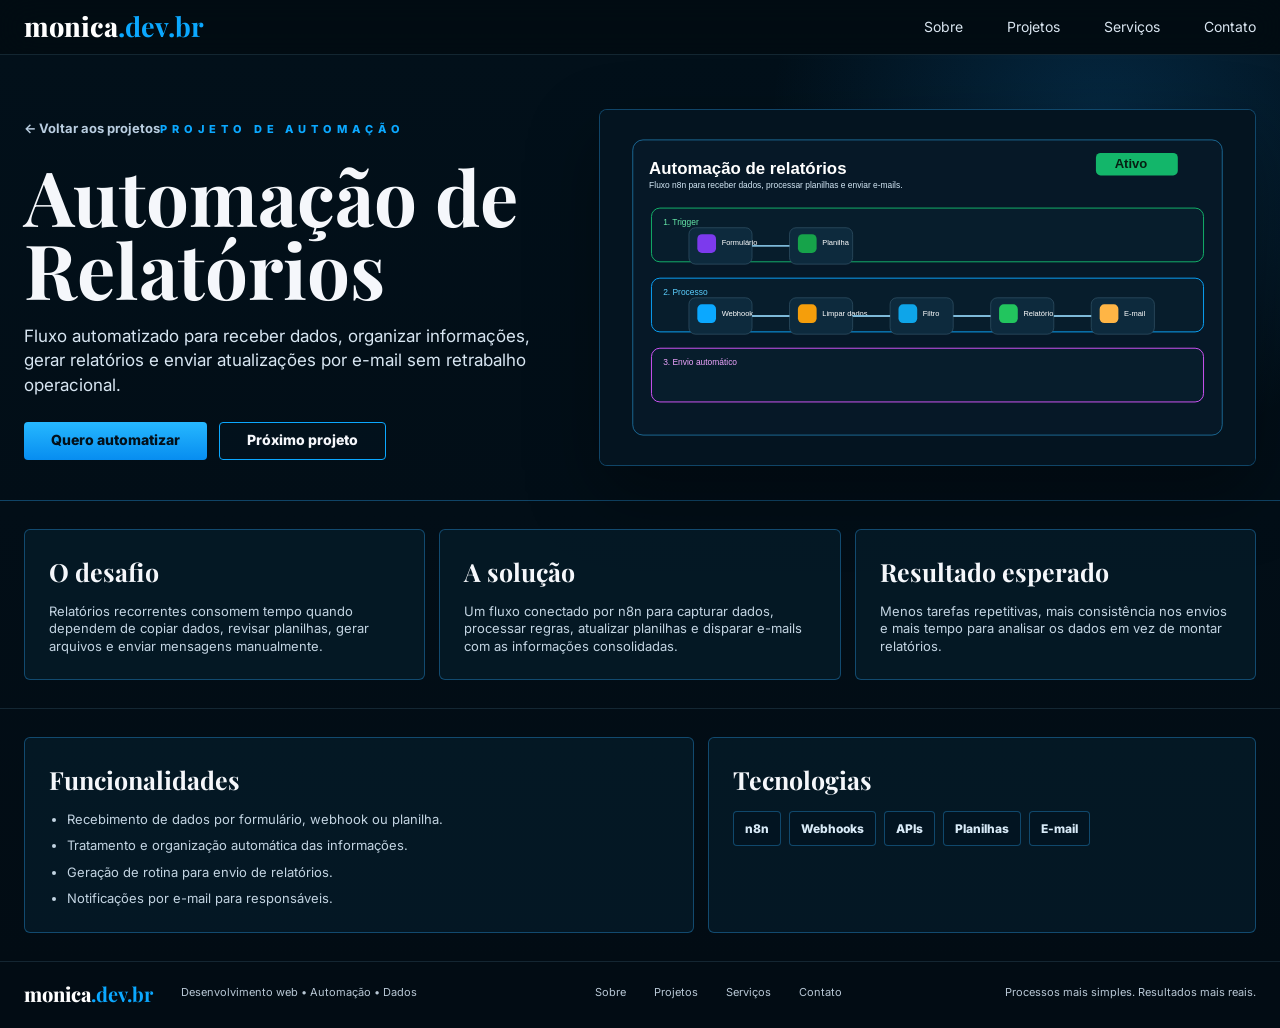
==== projetos/automacao-relatorios.html @ 369da60b "Atualiza portfolio e adiciona paginas de projetos" ====
<!doctype html><html lang="pt-BR"><head><meta charset="utf-8"><meta name="viewport" content="width=device-width,initial-scale=1"><title>Automação de Relatórios | Projeto monica.dev.br</title><link rel="preconnect" href="https://fonts.googleapis.com"><link rel="preconnect" href="https://fonts.gstatic.com" crossorigin><link href="https://fonts.googleapis.com/css2?family=Caveat:wght@500;700&family=Inter:wght@400;500;600;700;800&family=Playfair+Display:wght@700;800&display=swap" rel="stylesheet"><link rel="icon" href="../assets/favicon.svg" type="image/svg+xml"><link rel="stylesheet" href="../styles.css"></head><body><header class="site-header"><div class="container nav-wrap"><a class="logo" href="../index.html#inicio"><span>monica</span><strong>.dev.br</strong></a><nav class="nav"><a href="../index.html#sobre">Sobre</a><a href="../index.html#projetos">Projetos</a><a href="../index.html#servicos">Serviços</a><a href="../index.html#contato">Contato</a></nav><button class="menu-button" type="button" aria-label="Abrir menu"><span></span><span></span></button></div></header><main class="project-page"><section class="project-hero"><div class="container project-hero-grid"><div><a class="back-link" href="../index.html#projetos">← Voltar aos projetos</a><span class="eyebrow">Projeto de automação</span><h1>Automação de Relatórios</h1><p>Fluxo automatizado para receber dados, organizar informações, gerar relatórios e enviar atualizações por e-mail sem retrabalho operacional.</p><div class="project-actions"><a class="button primary" href="../index.html#contato">Quero automatizar</a><a class="button ghost" href="bellograo.html">Próximo projeto</a></div></div><img src="../assets/project-automation.svg" alt="Fluxo de automação n8n para processamento de relatórios"></div></section><section class="project-detail-section"><div class="container project-detail-grid"><article><h2>O desafio</h2><p>Relatórios recorrentes consomem tempo quando dependem de copiar dados, revisar planilhas, gerar arquivos e enviar mensagens manualmente.</p></article><article><h2>A solução</h2><p>Um fluxo conectado por n8n para capturar dados, processar regras, atualizar planilhas e disparar e-mails com as informações consolidadas.</p></article><article><h2>Resultado esperado</h2><p>Menos tarefas repetitivas, mais consistência nos envios e mais tempo para analisar os dados em vez de montar relatórios.</p></article></div></section><section class="project-feature-section"><div class="container feature-layout"><div><h2>Funcionalidades</h2><ul><li>Recebimento de dados por formulário, webhook ou planilha.</li><li>Tratamento e organização automática das informações.</li><li>Geração de rotina para envio de relatórios.</li><li>Notificações por e-mail para responsáveis.</li></ul></div><div><h2>Tecnologias</h2><div class="tech-list"><span>n8n</span><span>Webhooks</span><span>APIs</span><span>Planilhas</span><span>E-mail</span></div></div></div></section></main><footer class="site-footer"><div class="container footer-wrap"><a class="logo footer-logo" href="../index.html#inicio"><span>monica</span><strong>.dev.br</strong></a><p>Desenvolvimento web • Automação • Dados</p><nav><a href="../index.html#sobre">Sobre</a><a href="../index.html#projetos">Projetos</a><a href="../index.html#servicos">Serviços</a><a href="../index.html#contato">Contato</a></nav><p>Processos mais simples. Resultados mais reais.</p></div></footer><script src="../script.js"></script></body></html>
---- styles.css ----
:root{--bg:#02101a;--panel:rgba(5,26,39,.92);--text:#f5f7fb;--muted:#bfd0df;--blue:#0ba8ff;--line:rgba(46,174,255,.34);--soft:rgba(139,213,255,.13);--serif:"Playfair Display",Georgia,serif;--sans:Inter,system-ui,"Segoe UI",sans-serif;--hand:Caveat,"Segoe Print",cursive}*{box-sizing:border-box}html{scroll-behavior:smooth}body{margin:0;font-family:var(--sans);color:var(--text);background:linear-gradient(180deg,rgba(2,17,27,.2),rgba(2,17,27,.8)),radial-gradient(circle at 8% 82%,rgba(20,151,245,.25),transparent 20%),#020d15;line-height:1.45}a{color:inherit}img,svg{display:block;max-width:100%}.container{width:min(1332px,calc(100% - 48px));margin-inline:auto}.site-header{position:sticky;top:0;z-index:20;background:rgba(2,12,19,.78);border-bottom:1px solid var(--soft);backdrop-filter:blur(18px)}.nav-wrap{min-height:54px;display:flex;align-items:center;justify-content:space-between;gap:24px}.logo{font-family:var(--serif);font-size:27px;font-weight:800;text-decoration:none;white-space:nowrap}.logo span{color:#fff}.logo strong,.hero h1 em,.section-title span,.section-title a,.project-card span,.project-card a,.contact-wrap>div>span{color:var(--blue)}.nav{display:flex;gap:44px}.nav a{color:#d9e5f0;font-size:14px;text-decoration:none}.menu-button{display:none;width:42px;height:38px;border:1px solid var(--line);border-radius:8px;background:rgba(6,28,42,.8)}.menu-button span{display:block;width:18px;height:2px;margin:5px auto;background:#fff}.hero{position:relative;overflow:hidden;min-height:386px;border-bottom:1px solid var(--line)}.hero:before{content:"";position:absolute;inset:0;background:linear-gradient(90deg,#02101a 0%,rgba(2,16,26,.98) 30%,rgba(2,16,26,.2) 70%);pointer-events:none}.hero-grid{position:relative;display:grid;grid-template-columns:minmax(460px,.9fr) minmax(540px,1.1fr);gap:28px;align-items:stretch}.hero-copy{z-index:2;padding:52px 0 24px}.eyebrow{display:inline-block;margin-bottom:14px;color:var(--blue);font-size:11px;font-weight:800;letter-spacing:.45em;text-transform:uppercase}.hero h1,.section-title h2,.about-card h2,.about-card h3,.contact-wrap h2,.project-hero h1,.project-detail-grid h2,.feature-layout h2{font-family:var(--serif);letter-spacing:0}.hero h1{max-width:640px;margin:0;font-size:clamp(38px,3.9vw,52px);line-height:1.02}.hero h1 em{font-style:normal}.hero-copy p{max-width:590px;margin:16px 0 20px;color:#dbe8f3;font-size:16px}.hero-actions,.contact-actions,.project-actions{display:flex;flex-wrap:wrap;gap:12px}.button,.contact-actions a{min-height:38px;display:inline-flex;align-items:center;justify-content:center;gap:9px;padding:0 27px;border-radius:4px;text-decoration:none;font-size:14px;font-weight:800}.button.primary{color:#03101a;background:linear-gradient(180deg,#26b8ff,#078df0)}.button.ghost,.contact-actions a{border:1px solid var(--blue);background:rgba(2,20,32,.62)}.hero-stats{display:grid;grid-template-columns:repeat(3,minmax(120px,1fr));max-width:520px;margin-top:25px}.hero-stats strong{min-height:42px;padding-right:24px;color:#d8e6f2;font-size:14px;font-weight:500;line-height:1.08}.hero-stats strong+strong{padding-left:22px;border-left:1px solid var(--blue)}.hero-stats span{display:block;margin-bottom:2px;font-family:var(--serif);color:#fff;font-size:24px;font-weight:800}.hero-visual{position:relative;min-height:386px;overflow:hidden}.hero-visual>img{width:100%;height:100%;min-height:386px;object-fit:cover;opacity:.96}.hero-visual:after{content:"";position:absolute;inset:0;background:linear-gradient(90deg,rgba(2,16,26,.7),rgba(2,16,26,.08) 44%,rgba(2,16,26,.52))}.hand-note{position:absolute;right:36px;top:28px;z-index:2;max-width:150px;margin:0;color:#d8e8f8;font-family:var(--hand);font-size:23px;line-height:.95;transform:rotate(-9deg)}.section{padding:18px 0}.compact{border-bottom:1px solid var(--line)}.section-title{display:grid;grid-template-columns:auto 1fr auto;gap:16px;align-items:center;margin-bottom:12px}.section-title:after{content:"";height:1px;background:var(--line);order:2}.section-title h2,.about-card h2{margin:0;font-size:32px;line-height:1}.section-title span,.section-title a,.project-card span,.contact-wrap>div>span{font-size:10px;font-weight:800;letter-spacing:.38em;text-transform:uppercase}.section-title a{order:3;text-decoration:none}.section-title p{grid-column:1/-1;margin:-8px 0 0;color:#d1dfeb;font-size:14px}.service-grid{display:grid;grid-template-columns:repeat(4,minmax(0,1fr));gap:14px}.service-card{min-height:118px;display:grid;grid-template-columns:64px 1fr;gap:20px;padding:20px 24px;border:1px solid var(--line);border-radius:6px;background:linear-gradient(180deg,rgba(3,24,38,.92),rgba(3,18,29,.92))}.service-icon{color:var(--blue);font-size:44px}.service-card h3,.project-card h3{margin:0 0 8px;font-family:var(--serif);font-size:17px;line-height:1.08}.service-card p,.project-card p,.about-card p,.contact-wrap p,.project-detail-grid p,.feature-layout li{margin:0;color:#c3d4e2;font-size:13px;line-height:1.35}.projects-layout{display:grid;grid-template-columns:minmax(0,2fr) minmax(360px,.92fr);gap:24px}.project-grid{display:grid;grid-template-columns:repeat(3,minmax(0,1fr));gap:14px}.project-card{overflow:hidden;min-height:258px;border:1px solid var(--line);border-radius:6px;background:var(--panel)}.project-card img{width:100%;aspect-ratio:16/9;object-fit:cover;background:rgba(2,16,26,.9);border-bottom:1px solid var(--soft)}.project-card span,.project-card h3,.project-card p,.project-card a{display:block;margin-inline:14px}.project-card span{margin-top:10px;margin-bottom:6px}.project-card a{margin-top:10px;font-size:13px;font-weight:800;text-decoration:none}.about-card h2{margin-bottom:12px;padding-bottom:10px;border-bottom:1px solid var(--line)}.about-content{display:grid;grid-template-columns:200px 1fr;gap:18px}.about-content img{width:100%;height:278px;object-fit:cover;border:1px solid var(--line);border-radius:4px}.about-card h3{max-width:270px;margin:2px 0 22px;font-size:32px;line-height:.98}.about-card p+p{margin-top:10px}.about-card strong{display:block;max-width:230px;margin:18px 0 0 auto;color:#dbefff;font-family:var(--hand);font-size:26px;line-height:.9;text-align:right;transform:rotate(-7deg)}.contact-band{position:relative;overflow:hidden;padding:22px 0;border-block:1px solid var(--line);background:linear-gradient(90deg,rgba(2,15,24,.95),rgba(3,29,45,.9))}.contact-wrap{display:grid;grid-template-columns:1fr auto;gap:24px;align-items:center}.contact-wrap h2{margin:2px 0;font-size:31px}.contact-actions{justify-content:end}.contact-actions a{min-width:150px;min-height:41px}.contact-actions small{color:#c9d8e5;font-size:11px;font-weight:700}.site-footer{padding:17px 0 20px;background:#020c14}.footer-wrap{display:grid;grid-template-columns:auto 1fr auto 1fr;gap:28px;align-items:center;color:#b8c7d5;font-size:11px}.footer-logo{font-size:20px}.footer-wrap p{margin:0}.footer-wrap nav{display:flex;gap:28px}.footer-wrap nav a{text-decoration:none}.footer-wrap p:last-child{justify-self:end}.project-page{background:radial-gradient(circle at 86% 8%,rgba(20,151,245,.18),transparent 24%),linear-gradient(180deg,#02101a,#020c14)}.project-hero{padding:54px 0 34px;border-bottom:1px solid var(--line)}.project-hero-grid{display:grid;grid-template-columns:minmax(0,.9fr) minmax(520px,1.1fr);gap:38px;align-items:center}.back-link{display:inline-flex;margin-bottom:22px;color:#b9cde0;font-size:13px;font-weight:700;text-decoration:none}.project-hero h1{margin:0;font-size:clamp(44px,6vw,76px);line-height:.96}.project-hero p{max-width:620px;margin:18px 0 24px;color:#d8e6f2;font-size:17px}.project-hero img{width:100%;height:auto;border:1px solid var(--line);border-radius:8px;background:rgba(2,16,26,.82);box-shadow:0 28px 70px rgba(0,0,0,.34)}.project-detail-section,.project-feature-section{padding:28px 0;border-bottom:1px solid var(--soft)}.project-detail-grid{display:grid;grid-template-columns:repeat(3,1fr);gap:14px}.project-detail-grid article,.feature-layout>div{padding:24px;border:1px solid var(--line);border-radius:6px;background:var(--panel)}.project-detail-grid h2,.feature-layout h2{margin:0 0 12px;font-size:25px}.feature-layout{display:grid;grid-template-columns:minmax(0,1.1fr) minmax(320px,.9fr);gap:14px}.feature-layout ul{margin:0;padding-left:18px}.feature-layout li+li{margin-top:9px}.tech-list{display:flex;flex-wrap:wrap;gap:8px}.tech-list span{padding:8px 11px;border:1px solid var(--line);border-radius:4px;color:#d9ebf8;background:rgba(2,20,32,.72);font-size:12px;font-weight:800}@media(max-width:1180px){.hero-grid,.projects-layout,.project-hero-grid,.project-detail-grid,.feature-layout{grid-template-columns:1fr}.hero-visual{display:none}.service-grid{grid-template-columns:repeat(2,1fr)}.about-content{grid-template-columns:240px 1fr}.contact-wrap{grid-template-columns:1fr}.contact-actions{justify-content:start}}@media(max-width:820px){.container{width:min(100% - 28px,1332px)}.nav{position:absolute;top:55px;left:14px;right:14px;display:none;flex-direction:column;gap:0;padding:10px;border:1px solid var(--line);background:rgba(2,14,23,.98)}.nav.open{display:flex}.nav a{padding:12px 10px}.menu-button{display:block}.hero-copy{padding-top:38px}.hero h1{font-size:clamp(38px,11vw,58px)}.hero-stats,.project-grid,.service-grid,.about-content,.footer-wrap{grid-template-columns:1fr}.hero-stats strong+strong{margin-top:10px;padding-top:10px;padding-left:0;border-top:1px solid var(--line);border-left:0}.section-title{grid-template-columns:1fr;gap:8px}.section-title:after{display:none}.section-title a{order:initial}.section-title p{margin:0}.contact-actions a{flex:1 1 180px}.footer-wrap p:last-child{justify-self:start}}@media(max-width:520px){.logo{font-size:23px}.eyebrow{letter-spacing:.28em}.button,.contact-actions a{width:100%}.service-card{grid-template-columns:1fr}}
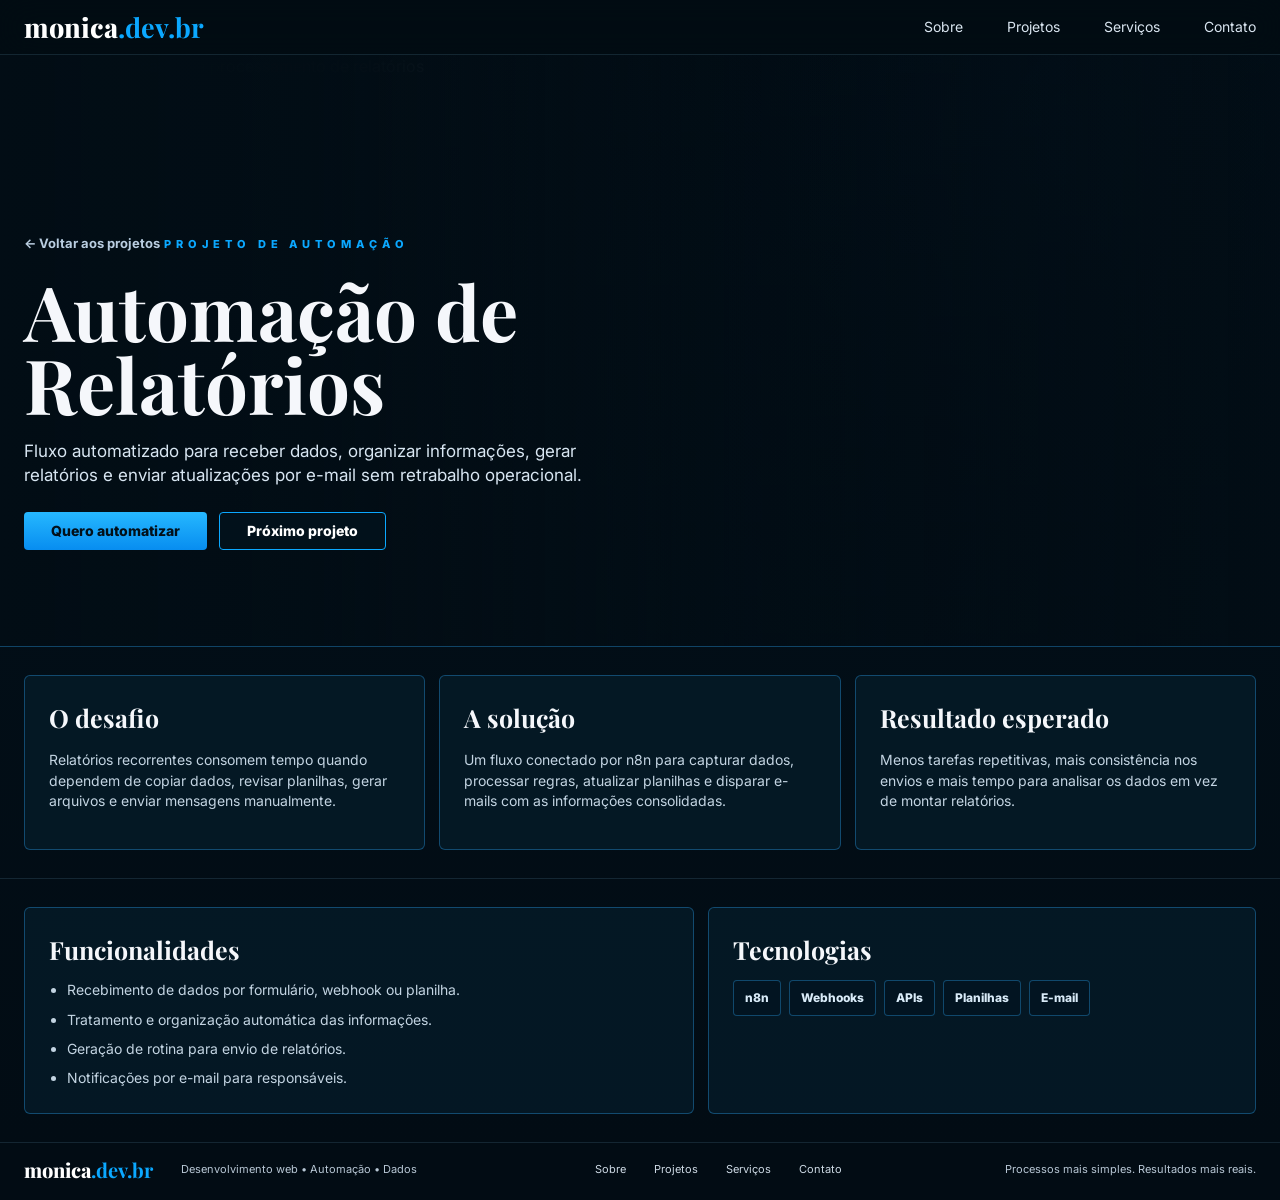
==== commit 49c25be0: "Add files via upload" ====
--- a/projetos/automacao-relatorios.html
+++ b/projetos/automacao-relatorios.html
@@ -1 +1,92 @@
-<!doctype html><html lang="pt-BR"><head><meta charset="utf-8"><meta name="viewport" content="width=device-width,initial-scale=1"><title>Automação de Relatórios | Projeto monica.dev.br</title><link rel="preconnect" href="https://fonts.googleapis.com"><link rel="preconnect" href="https://fonts.gstatic.com" crossorigin><link href="https://fonts.googleapis.com/css2?family=Caveat:wght@500;700&family=Inter:wght@400;500;600;700;800&family=Playfair+Display:wght@700;800&display=swap" rel="stylesheet"><link rel="icon" href="../assets/favicon.svg" type="image/svg+xml"><link rel="stylesheet" href="../styles.css"></head><body><header class="site-header"><div class="container nav-wrap"><a class="logo" href="../index.html#inicio"><span>monica</span><strong>.dev.br</strong></a><nav class="nav"><a href="../index.html#sobre">Sobre</a><a href="../index.html#projetos">Projetos</a><a href="../index.html#servicos">Serviços</a><a href="../index.html#contato">Contato</a></nav><button class="menu-button" type="button" aria-label="Abrir menu"><span></span><span></span></button></div></header><main class="project-page"><section class="project-hero"><div class="container project-hero-grid"><div><a class="back-link" href="../index.html#projetos">← Voltar aos projetos</a><span class="eyebrow">Projeto de automação</span><h1>Automação de Relatórios</h1><p>Fluxo automatizado para receber dados, organizar informações, gerar relatórios e enviar atualizações por e-mail sem retrabalho operacional.</p><div class="project-actions"><a class="button primary" href="../index.html#contato">Quero automatizar</a><a class="button ghost" href="bellograo.html">Próximo projeto</a></div></div><img src="../assets/project-automation.svg" alt="Fluxo de automação n8n para processamento de relatórios"></div></section><section class="project-detail-section"><div class="container project-detail-grid"><article><h2>O desafio</h2><p>Relatórios recorrentes consomem tempo quando dependem de copiar dados, revisar planilhas, gerar arquivos e enviar mensagens manualmente.</p></article><article><h2>A solução</h2><p>Um fluxo conectado por n8n para capturar dados, processar regras, atualizar planilhas e disparar e-mails com as informações consolidadas.</p></article><article><h2>Resultado esperado</h2><p>Menos tarefas repetitivas, mais consistência nos envios e mais tempo para analisar os dados em vez de montar relatórios.</p></article></div></section><section class="project-feature-section"><div class="container feature-layout"><div><h2>Funcionalidades</h2><ul><li>Recebimento de dados por formulário, webhook ou planilha.</li><li>Tratamento e organização automática das informações.</li><li>Geração de rotina para envio de relatórios.</li><li>Notificações por e-mail para responsáveis.</li></ul></div><div><h2>Tecnologias</h2><div class="tech-list"><span>n8n</span><span>Webhooks</span><span>APIs</span><span>Planilhas</span><span>E-mail</span></div></div></div></section></main><footer class="site-footer"><div class="container footer-wrap"><a class="logo footer-logo" href="../index.html#inicio"><span>monica</span><strong>.dev.br</strong></a><p>Desenvolvimento web • Automação • Dados</p><nav><a href="../index.html#sobre">Sobre</a><a href="../index.html#projetos">Projetos</a><a href="../index.html#servicos">Serviços</a><a href="../index.html#contato">Contato</a></nav><p>Processos mais simples. Resultados mais reais.</p></div></footer><script src="../script.js"></script></body></html>
+<!doctype html>
+<html lang="pt-BR">
+<head>
+  <meta charset="utf-8">
+  <meta name="viewport" content="width=device-width, initial-scale=1">
+  <meta name="theme-color" content="#03111b">
+  <meta name="description" content="Case Automação de Relatórios: fluxo n8n para processar dados e enviar relatórios.">
+  <title>Automação de Relatórios | Projeto monica.dev.br</title>
+  <link rel="preconnect" href="https://fonts.googleapis.com">
+  <link rel="preconnect" href="https://fonts.gstatic.com" crossorigin>
+  <link href="https://fonts.googleapis.com/css2?family=Caveat:wght@500;700&family=Inter:wght@400;500;600;700;800&family=Playfair+Display:wght@700;800&display=swap" rel="stylesheet">
+  <link rel="icon" href="../assets/favicon.svg" type="image/svg+xml">
+  <link rel="stylesheet" href="../styles.css?v=20260915">
+</head>
+<body>
+  <header class="site-header">
+    <div class="container nav-wrap">
+      <a class="logo" href="../index.html#inicio" aria-label="monica.dev.br"><span>monica</span><strong>.dev.br</strong></a>
+      <nav class="nav" aria-label="Navegação principal">
+        <a href="../index.html#sobre">Sobre</a>
+        <a href="../index.html#projetos">Projetos</a>
+        <a href="../index.html#servicos">Serviços</a>
+        <a href="../index.html#contato">Contato</a>
+      </nav>
+      <button class="menu-button" type="button" aria-label="Abrir menu" aria-expanded="false"><span></span><span></span></button>
+    </div>
+  </header>
+
+  <main class="project-page">
+    <section class="project-hero">
+      <div class="container project-hero-grid">
+        <div>
+          <a class="back-link" href="../index.html#projetos">← Voltar aos projetos</a>
+          <span class="eyebrow">Projeto de automação</span>
+          <h1>Automação de Relatórios</h1>
+          <p>Fluxo automatizado para receber dados, organizar informações, gerar relatórios e enviar atualizações por e-mail sem retrabalho operacional.</p>
+          <div class="project-actions">
+            <a class="button primary" href="../index.html#contato">Quero automatizar</a>
+            <a class="button ghost" href="lawtask.html">Próximo projeto</a>
+          </div>
+        </div>
+        <img src="https://images.unsplash.com/photo-1516321318423-f06f85e504b3?auto=format&fit=crop&w=1600&q=88" alt="Fluxo de automação para processamento de relatórios">
+      </div>
+    </section>
+
+    <section class="project-detail-section">
+      <div class="container project-detail-grid">
+        <article>
+          <h2>O desafio</h2>
+          <p>Relatórios recorrentes consomem tempo quando dependem de copiar dados, revisar planilhas, gerar arquivos e enviar mensagens manualmente.</p>
+        </article>
+        <article>
+          <h2>A solução</h2>
+          <p>Um fluxo conectado por n8n para capturar dados, processar regras, atualizar planilhas e disparar e-mails com as informações consolidadas.</p>
+        </article>
+        <article>
+          <h2>Resultado esperado</h2>
+          <p>Menos tarefas repetitivas, mais consistência nos envios e mais tempo para analisar os dados em vez de montar relatórios.</p>
+        </article>
+      </div>
+    </section>
+
+    <section class="project-feature-section">
+      <div class="container feature-layout">
+        <div>
+          <h2>Funcionalidades</h2>
+          <ul>
+            <li>Recebimento de dados por formulário, webhook ou planilha.</li>
+            <li>Tratamento e organização automática das informações.</li>
+            <li>Geração de rotina para envio de relatórios.</li>
+            <li>Notificações por e-mail para responsáveis.</li>
+          </ul>
+        </div>
+        <div>
+          <h2>Tecnologias</h2>
+          <div class="tech-list"><span>n8n</span><span>Webhooks</span><span>APIs</span><span>Planilhas</span><span>E-mail</span></div>
+        </div>
+      </div>
+    </section>
+  </main>
+
+  <footer class="site-footer">
+    <div class="container footer-wrap">
+      <a class="logo footer-logo" href="../index.html#inicio"><span>monica</span><strong>.dev.br</strong></a>
+      <p>Desenvolvimento web • Automação • Dados</p>
+      <nav aria-label="Navegação do rodapé"><a href="../index.html#sobre">Sobre</a><a href="../index.html#projetos">Projetos</a><a href="../index.html#servicos">Serviços</a><a href="../index.html#contato">Contato</a></nav>
+      <p>Processos mais simples. Resultados mais reais.</p>
+    </div>
+  </footer>
+  <script src="../script.js"></script>
+</body>
+</html>
--- a/styles.css
+++ b/styles.css
@@ -1 +1,1659 @@
-:root{--bg:#02101a;--panel:rgba(5,26,39,.92);--text:#f5f7fb;--muted:#bfd0df;--blue:#0ba8ff;--line:rgba(46,174,255,.34);--soft:rgba(139,213,255,.13);--serif:"Playfair Display",Georgia,serif;--sans:Inter,system-ui,"Segoe UI",sans-serif;--hand:Caveat,"Segoe Print",cursive}*{box-sizing:border-box}html{scroll-behavior:smooth}body{margin:0;font-family:var(--sans);color:var(--text);background:linear-gradient(180deg,rgba(2,17,27,.2),rgba(2,17,27,.8)),radial-gradient(circle at 8% 82%,rgba(20,151,245,.25),transparent 20%),#020d15;line-height:1.45}a{color:inherit}img,svg{display:block;max-width:100%}.container{width:min(1332px,calc(100% - 48px));margin-inline:auto}.site-header{position:sticky;top:0;z-index:20;background:rgba(2,12,19,.78);border-bottom:1px solid var(--soft);backdrop-filter:blur(18px)}.nav-wrap{min-height:54px;display:flex;align-items:center;justify-content:space-between;gap:24px}.logo{font-family:var(--serif);font-size:27px;font-weight:800;text-decoration:none;white-space:nowrap}.logo span{color:#fff}.logo strong,.hero h1 em,.section-title span,.section-title a,.project-card span,.project-card a,.contact-wrap>div>span{color:var(--blue)}.nav{display:flex;gap:44px}.nav a{color:#d9e5f0;font-size:14px;text-decoration:none}.menu-button{display:none;width:42px;height:38px;border:1px solid var(--line);border-radius:8px;background:rgba(6,28,42,.8)}.menu-button span{display:block;width:18px;height:2px;margin:5px auto;background:#fff}.hero{position:relative;overflow:hidden;min-height:386px;border-bottom:1px solid var(--line)}.hero:before{content:"";position:absolute;inset:0;background:linear-gradient(90deg,#02101a 0%,rgba(2,16,26,.98) 30%,rgba(2,16,26,.2) 70%);pointer-events:none}.hero-grid{position:relative;display:grid;grid-template-columns:minmax(460px,.9fr) minmax(540px,1.1fr);gap:28px;align-items:stretch}.hero-copy{z-index:2;padding:52px 0 24px}.eyebrow{display:inline-block;margin-bottom:14px;color:var(--blue);font-size:11px;font-weight:800;letter-spacing:.45em;text-transform:uppercase}.hero h1,.section-title h2,.about-card h2,.about-card h3,.contact-wrap h2,.project-hero h1,.project-detail-grid h2,.feature-layout h2{font-family:var(--serif);letter-spacing:0}.hero h1{max-width:640px;margin:0;font-size:clamp(38px,3.9vw,52px);line-height:1.02}.hero h1 em{font-style:normal}.hero-copy p{max-width:590px;margin:16px 0 20px;color:#dbe8f3;font-size:16px}.hero-actions,.contact-actions,.project-actions{display:flex;flex-wrap:wrap;gap:12px}.button,.contact-actions a{min-height:38px;display:inline-flex;align-items:center;justify-content:center;gap:9px;padding:0 27px;border-radius:4px;text-decoration:none;font-size:14px;font-weight:800}.button.primary{color:#03101a;background:linear-gradient(180deg,#26b8ff,#078df0)}.button.ghost,.contact-actions a{border:1px solid var(--blue);background:rgba(2,20,32,.62)}.hero-stats{display:grid;grid-template-columns:repeat(3,minmax(120px,1fr));max-width:520px;margin-top:25px}.hero-stats strong{min-height:42px;padding-right:24px;color:#d8e6f2;font-size:14px;font-weight:500;line-height:1.08}.hero-stats strong+strong{padding-left:22px;border-left:1px solid var(--blue)}.hero-stats span{display:block;margin-bottom:2px;font-family:var(--serif);color:#fff;font-size:24px;font-weight:800}.hero-visual{position:relative;min-height:386px;overflow:hidden}.hero-visual>img{width:100%;height:100%;min-height:386px;object-fit:cover;opacity:.96}.hero-visual:after{content:"";position:absolute;inset:0;background:linear-gradient(90deg,rgba(2,16,26,.7),rgba(2,16,26,.08) 44%,rgba(2,16,26,.52))}.hand-note{position:absolute;right:36px;top:28px;z-index:2;max-width:150px;margin:0;color:#d8e8f8;font-family:var(--hand);font-size:23px;line-height:.95;transform:rotate(-9deg)}.section{padding:18px 0}.compact{border-bottom:1px solid var(--line)}.section-title{display:grid;grid-template-columns:auto 1fr auto;gap:16px;align-items:center;margin-bottom:12px}.section-title:after{content:"";height:1px;background:var(--line);order:2}.section-title h2,.about-card h2{margin:0;font-size:32px;line-height:1}.section-title span,.section-title a,.project-card span,.contact-wrap>div>span{font-size:10px;font-weight:800;letter-spacing:.38em;text-transform:uppercase}.section-title a{order:3;text-decoration:none}.section-title p{grid-column:1/-1;margin:-8px 0 0;color:#d1dfeb;font-size:14px}.service-grid{display:grid;grid-template-columns:repeat(4,minmax(0,1fr));gap:14px}.service-card{min-height:118px;display:grid;grid-template-columns:64px 1fr;gap:20px;padding:20px 24px;border:1px solid var(--line);border-radius:6px;background:linear-gradient(180deg,rgba(3,24,38,.92),rgba(3,18,29,.92))}.service-icon{color:var(--blue);font-size:44px}.service-card h3,.project-card h3{margin:0 0 8px;font-family:var(--serif);font-size:17px;line-height:1.08}.service-card p,.project-card p,.about-card p,.contact-wrap p,.project-detail-grid p,.feature-layout li{margin:0;color:#c3d4e2;font-size:13px;line-height:1.35}.projects-layout{display:grid;grid-template-columns:minmax(0,2fr) minmax(360px,.92fr);gap:24px}.project-grid{display:grid;grid-template-columns:repeat(3,minmax(0,1fr));gap:14px}.project-card{overflow:hidden;min-height:258px;border:1px solid var(--line);border-radius:6px;background:var(--panel)}.project-card img{width:100%;aspect-ratio:16/9;object-fit:cover;background:rgba(2,16,26,.9);border-bottom:1px solid var(--soft)}.project-card span,.project-card h3,.project-card p,.project-card a{display:block;margin-inline:14px}.project-card span{margin-top:10px;margin-bottom:6px}.project-card a{margin-top:10px;font-size:13px;font-weight:800;text-decoration:none}.about-card h2{margin-bottom:12px;padding-bottom:10px;border-bottom:1px solid var(--line)}.about-content{display:grid;grid-template-columns:200px 1fr;gap:18px}.about-content img{width:100%;height:278px;object-fit:cover;border:1px solid var(--line);border-radius:4px}.about-card h3{max-width:270px;margin:2px 0 22px;font-size:32px;line-height:.98}.about-card p+p{margin-top:10px}.about-card strong{display:block;max-width:230px;margin:18px 0 0 auto;color:#dbefff;font-family:var(--hand);font-size:26px;line-height:.9;text-align:right;transform:rotate(-7deg)}.contact-band{position:relative;overflow:hidden;padding:22px 0;border-block:1px solid var(--line);background:linear-gradient(90deg,rgba(2,15,24,.95),rgba(3,29,45,.9))}.contact-wrap{display:grid;grid-template-columns:1fr auto;gap:24px;align-items:center}.contact-wrap h2{margin:2px 0;font-size:31px}.contact-actions{justify-content:end}.contact-actions a{min-width:150px;min-height:41px}.contact-actions small{color:#c9d8e5;font-size:11px;font-weight:700}.site-footer{padding:17px 0 20px;background:#020c14}.footer-wrap{display:grid;grid-template-columns:auto 1fr auto 1fr;gap:28px;align-items:center;color:#b8c7d5;font-size:11px}.footer-logo{font-size:20px}.footer-wrap p{margin:0}.footer-wrap nav{display:flex;gap:28px}.footer-wrap nav a{text-decoration:none}.footer-wrap p:last-child{justify-self:end}.project-page{background:radial-gradient(circle at 86% 8%,rgba(20,151,245,.18),transparent 24%),linear-gradient(180deg,#02101a,#020c14)}.project-hero{padding:54px 0 34px;border-bottom:1px solid var(--line)}.project-hero-grid{display:grid;grid-template-columns:minmax(0,.9fr) minmax(520px,1.1fr);gap:38px;align-items:center}.back-link{display:inline-flex;margin-bottom:22px;color:#b9cde0;font-size:13px;font-weight:700;text-decoration:none}.project-hero h1{margin:0;font-size:clamp(44px,6vw,76px);line-height:.96}.project-hero p{max-width:620px;margin:18px 0 24px;color:#d8e6f2;font-size:17px}.project-hero img{width:100%;height:auto;border:1px solid var(--line);border-radius:8px;background:rgba(2,16,26,.82);box-shadow:0 28px 70px rgba(0,0,0,.34)}.project-detail-section,.project-feature-section{padding:28px 0;border-bottom:1px solid var(--soft)}.project-detail-grid{display:grid;grid-template-columns:repeat(3,1fr);gap:14px}.project-detail-grid article,.feature-layout>div{padding:24px;border:1px solid var(--line);border-radius:6px;background:var(--panel)}.project-detail-grid h2,.feature-layout h2{margin:0 0 12px;font-size:25px}.feature-layout{display:grid;grid-template-columns:minmax(0,1.1fr) minmax(320px,.9fr);gap:14px}.feature-layout ul{margin:0;padding-left:18px}.feature-layout li+li{margin-top:9px}.tech-list{display:flex;flex-wrap:wrap;gap:8px}.tech-list span{padding:8px 11px;border:1px solid var(--line);border-radius:4px;color:#d9ebf8;background:rgba(2,20,32,.72);font-size:12px;font-weight:800}@media(max-width:1180px){.hero-grid,.projects-layout,.project-hero-grid,.project-detail-grid,.feature-layout{grid-template-columns:1fr}.hero-visual{display:none}.service-grid{grid-template-columns:repeat(2,1fr)}.about-content{grid-template-columns:240px 1fr}.contact-wrap{grid-template-columns:1fr}.contact-actions{justify-content:start}}@media(max-width:820px){.container{width:min(100% - 28px,1332px)}.nav{position:absolute;top:55px;left:14px;right:14px;display:none;flex-direction:column;gap:0;padding:10px;border:1px solid var(--line);background:rgba(2,14,23,.98)}.nav.open{display:flex}.nav a{padding:12px 10px}.menu-button{display:block}.hero-copy{padding-top:38px}.hero h1{font-size:clamp(38px,11vw,58px)}.hero-stats,.project-grid,.service-grid,.about-content,.footer-wrap{grid-template-columns:1fr}.hero-stats strong+strong{margin-top:10px;padding-top:10px;padding-left:0;border-top:1px solid var(--line);border-left:0}.section-title{grid-template-columns:1fr;gap:8px}.section-title:after{display:none}.section-title a{order:initial}.section-title p{margin:0}.contact-actions a{flex:1 1 180px}.footer-wrap p:last-child{justify-self:start}}@media(max-width:520px){.logo{font-size:23px}.eyebrow{letter-spacing:.28em}.button,.contact-actions a{width:100%}.service-card{grid-template-columns:1fr}}
+:root {
+  --bg: #02101a;
+  --bg-2: #041925;
+  --panel: rgba(3, 21, 33, 0.86);
+  --panel-2: rgba(5, 26, 39, 0.92);
+  --text: #f5f7fb;
+  --muted: #bfd0df;
+  --dim: #7f96a9;
+  --blue: #0ba8ff;
+  --blue-2: #006fc8;
+  --line: rgba(46, 174, 255, 0.34);
+  --line-soft: rgba(139, 213, 255, 0.13);
+  --serif: "Playfair Display", Georgia, serif;
+  --sans: Inter, system-ui, -apple-system, BlinkMacSystemFont, "Segoe UI", sans-serif;
+  --hand: Caveat, "Segoe Print", cursive;
+}
+
+* {
+  box-sizing: border-box;
+}
+
+html {
+  scroll-behavior: smooth;
+}
+
+body {
+  margin: 0;
+  font-family: var(--sans);
+  color: var(--text);
+  background:
+    linear-gradient(180deg, rgba(2, 17, 27, 0.2), rgba(2, 17, 27, 0.8)),
+    radial-gradient(circle at 8% 82%, rgba(20, 151, 245, 0.25), transparent 20%),
+    #020d15;
+  line-height: 1.45;
+}
+
+a {
+  color: inherit;
+}
+
+img,
+svg {
+  display: block;
+  max-width: 100%;
+}
+
+.container {
+  width: min(1332px, calc(100% - 48px));
+  margin-inline: auto;
+}
+
+.site-header {
+  position: sticky;
+  top: 0;
+  z-index: 20;
+  background: rgba(2, 12, 19, 0.78);
+  border-bottom: 1px solid var(--line-soft);
+  backdrop-filter: blur(18px);
+}
+
+.nav-wrap {
+  min-height: 54px;
+  display: flex;
+  align-items: center;
+  justify-content: space-between;
+  gap: 24px;
+}
+
+.logo {
+  font-family: var(--serif);
+  font-size: 27px;
+  font-weight: 800;
+  line-height: 1;
+  text-decoration: none;
+  letter-spacing: 0;
+  white-space: nowrap;
+}
+
+.logo span {
+  color: #fff;
+}
+
+.logo strong,
+.hero h1 em,
+.section-title span,
+.section-title a,
+.project-card span,
+.project-card a,
+.contact-wrap > div > span {
+  color: var(--blue);
+}
+
+.nav {
+  display: flex;
+  align-items: center;
+  gap: 44px;
+}
+
+.nav a {
+  color: #d9e5f0;
+  font-size: 14px;
+  text-decoration: none;
+}
+
+.nav a:hover {
+  color: #fff;
+}
+
+.menu-button {
+  display: none;
+  width: 42px;
+  height: 38px;
+  border: 1px solid var(--line);
+  border-radius: 8px;
+  background: rgba(6, 28, 42, 0.8);
+}
+
+.menu-button span {
+  display: block;
+  width: 18px;
+  height: 2px;
+  margin: 5px auto;
+  background: #fff;
+}
+
+.hero {
+  position: relative;
+  overflow: hidden;
+  min-height: 386px;
+  border-bottom: 1px solid var(--line);
+}
+
+.hero::before {
+  content: "";
+  position: absolute;
+  inset: 0;
+  background:
+    linear-gradient(90deg, #02101a 0%, rgba(2, 16, 26, 0.98) 30%, rgba(2, 16, 26, 0.2) 70%),
+    radial-gradient(circle at 6% 92%, rgba(19, 169, 255, 0.25), transparent 19%);
+  pointer-events: none;
+}
+
+.hero-grid {
+  position: relative;
+  display: grid;
+  grid-template-columns: minmax(460px, 0.9fr) minmax(540px, 1.1fr);
+  gap: 28px;
+  align-items: stretch;
+}
+
+.hero-copy {
+  z-index: 2;
+  padding: 52px 0 24px;
+}
+
+.eyebrow {
+  display: inline-block;
+  margin-bottom: 14px;
+  color: var(--blue);
+  font-size: 11px;
+  font-weight: 800;
+  letter-spacing: 0.45em;
+  text-transform: uppercase;
+}
+
+.hero h1,
+.section-title h2,
+.about-card h2,
+.about-card h3,
+.contact-wrap h2 {
+  font-family: var(--serif);
+  letter-spacing: 0;
+}
+
+.hero h1 {
+  max-width: 640px;
+  margin: 0;
+  font-size: clamp(38px, 3.9vw, 52px);
+  line-height: 1.02;
+}
+
+.hero h1 em {
+  font-style: normal;
+}
+
+.hero-copy p {
+  max-width: 590px;
+  margin: 16px 0 20px;
+  color: #dbe8f3;
+  font-size: 16px;
+}
+
+.hero-actions,
+.contact-actions {
+  display: flex;
+  flex-wrap: wrap;
+  gap: 12px;
+}
+
+.button,
+.contact-actions a {
+  min-height: 38px;
+  display: inline-flex;
+  align-items: center;
+  justify-content: center;
+  gap: 9px;
+  padding: 0 27px;
+  border-radius: 4px;
+  text-decoration: none;
+  font-size: 14px;
+  font-weight: 800;
+  transition: transform 0.2s ease, border-color 0.2s ease, background 0.2s ease;
+}
+
+.button:hover,
+.contact-actions a:hover,
+.project-card:hover,
+.service-card:hover {
+  transform: translateY(-2px);
+}
+
+.button.primary {
+  color: #03101a;
+  background: linear-gradient(180deg, #26b8ff, #078df0);
+}
+
+.button.ghost,
+.contact-actions a {
+  border: 1px solid var(--blue);
+  color: #fff;
+  background: rgba(2, 20, 32, 0.62);
+}
+
+.hero-stats {
+  display: grid;
+  grid-template-columns: repeat(3, minmax(120px, 1fr));
+  gap: 0;
+  max-width: 520px;
+  margin-top: 25px;
+}
+
+.hero-stats strong {
+  min-height: 42px;
+  padding-right: 24px;
+  color: #d8e6f2;
+  font-size: 14px;
+  font-weight: 500;
+  line-height: 1.08;
+}
+
+.hero-stats strong + strong {
+  padding-left: 22px;
+  border-left: 1px solid var(--blue);
+}
+
+.hero-stats span {
+  display: block;
+  margin-bottom: 2px;
+  font-family: var(--serif);
+  color: #fff;
+  font-size: 24px;
+  font-weight: 800;
+}
+
+.hero-visual {
+  position: relative;
+  min-height: 386px;
+  overflow: hidden;
+}
+
+.hero-visual > img {
+  width: 100%;
+  height: 100%;
+  min-height: 386px;
+  object-fit: cover;
+  opacity: 0.96;
+  filter: saturate(1.08);
+}
+
+.hero-visual::after {
+  content: "";
+  position: absolute;
+  inset: 0;
+  background: linear-gradient(90deg, rgba(2, 16, 26, 0.7), rgba(2, 16, 26, 0.08) 44%, rgba(2, 16, 26, 0.52));
+}
+
+.hand-note {
+  position: absolute;
+  right: 36px;
+  top: 28px;
+  z-index: 2;
+  max-width: 150px;
+  margin: 0;
+  color: #d8e8f8;
+  font-family: var(--hand);
+  font-size: 23px;
+  line-height: 0.95;
+  transform: rotate(-9deg);
+}
+
+.section {
+  padding: 18px 0;
+}
+
+.compact {
+  border-bottom: 1px solid var(--line);
+}
+
+.section-title {
+  position: relative;
+  display: grid;
+  grid-template-columns: auto 1fr auto;
+  gap: 16px;
+  align-items: center;
+  margin-bottom: 12px;
+}
+
+.section-title::after {
+  content: "";
+  height: 1px;
+  background: var(--line);
+  order: 2;
+}
+
+.section-title h2,
+.about-card h2 {
+  margin: 0;
+  font-size: 32px;
+  line-height: 1;
+}
+
+.section-title span,
+.section-title a,
+.project-card span,
+.contact-wrap > div > span {
+  font-size: 10px;
+  font-weight: 800;
+  letter-spacing: 0.38em;
+  text-transform: uppercase;
+}
+
+.section-title a {
+  order: 3;
+  text-decoration: none;
+}
+
+.section-title p {
+  grid-column: 1 / -1;
+  margin: -8px 0 0;
+  color: #d1dfeb;
+  font-size: 14px;
+}
+
+.service-grid {
+  display: grid;
+  grid-template-columns: repeat(4, minmax(0, 1fr));
+  gap: 14px;
+}
+
+.service-card {
+  min-height: 118px;
+  display: grid;
+  grid-template-columns: 64px minmax(0, 1fr);
+  gap: 20px;
+  padding: 20px 24px;
+  border: 1px solid var(--line);
+  border-radius: 6px;
+  background: linear-gradient(180deg, rgba(3, 24, 38, 0.92), rgba(3, 18, 29, 0.92));
+  transition: transform 0.2s ease, border-color 0.2s ease;
+}
+
+.service-icon {
+  color: var(--blue);
+  font-size: 44px;
+  line-height: 1;
+}
+
+.service-card h3,
+.project-card h3 {
+  margin: 0 0 8px;
+  font-family: var(--serif);
+  font-size: 17px;
+  line-height: 1.08;
+}
+
+.service-card p,
+.project-card p,
+.about-card p,
+.contact-wrap p {
+  margin: 0;
+  color: #c3d4e2;
+  font-size: 13px;
+  line-height: 1.35;
+}
+
+.projects-section {
+  padding-bottom: 18px;
+}
+
+.projects-layout {
+  display: grid;
+  grid-template-columns: minmax(0, 2fr) minmax(360px, 0.92fr);
+  gap: 24px;
+}
+
+.project-grid {
+  display: grid;
+  grid-template-columns: repeat(3, minmax(0, 1fr));
+  gap: 14px;
+}
+
+.project-card {
+  overflow: hidden;
+  min-height: 258px;
+  border: 1px solid var(--line);
+  border-radius: 6px;
+  background: var(--panel-2);
+  transition: transform 0.2s ease, border-color 0.2s ease;
+}
+
+.project-card img {
+  width: 100%;
+  aspect-ratio: 16 / 9;
+  object-fit: cover;
+  object-position: center;
+  background: rgba(2, 16, 26, 0.9);
+  border-bottom: 1px solid var(--line-soft);
+}
+
+.project-card span,
+.project-card h3,
+.project-card p,
+.project-card a {
+  display: block;
+  margin-inline: 14px;
+}
+
+.project-card span {
+  margin-top: 10px;
+  margin-bottom: 6px;
+}
+
+.project-card a {
+  margin-top: 10px;
+  font-size: 13px;
+  font-weight: 800;
+  text-decoration: none;
+}
+
+.about-card h2 {
+  margin-bottom: 12px;
+  padding-bottom: 10px;
+  border-bottom: 1px solid var(--line);
+}
+
+.about-content {
+  display: grid;
+  grid-template-columns: 200px minmax(0, 1fr);
+  gap: 18px;
+}
+
+.about-content img {
+  width: 100%;
+  height: 278px;
+  object-fit: cover;
+  border: 1px solid var(--line);
+  border-radius: 4px;
+}
+
+.about-card h3 {
+  max-width: 270px;
+  margin: 2px 0 22px;
+  font-size: 32px;
+  line-height: 0.98;
+}
+
+.about-card p + p {
+  margin-top: 10px;
+}
+
+.about-card strong {
+  display: block;
+  max-width: 230px;
+  margin: 18px 0 0 auto;
+  color: #dbefff;
+  font-family: var(--hand);
+  font-size: 26px;
+  line-height: 0.9;
+  text-align: right;
+  transform: rotate(-7deg);
+}
+
+.contact-band {
+  position: relative;
+  overflow: hidden;
+  padding: 22px 0;
+  border-block: 1px solid var(--line);
+  background:
+    linear-gradient(90deg, rgba(2, 15, 24, 0.95), rgba(3, 29, 45, 0.9)),
+    radial-gradient(circle at 8% 50%, rgba(20, 151, 245, 0.28), transparent 18%);
+}
+
+.contact-band::before {
+  content: "";
+  position: absolute;
+  left: -22px;
+  bottom: -70px;
+  width: 220px;
+  height: 180px;
+  background: linear-gradient(135deg, rgba(33, 123, 72, 0.65), transparent 72%);
+  transform: rotate(-12deg);
+}
+
+.contact-wrap {
+  position: relative;
+  display: grid;
+  grid-template-columns: minmax(0, 1fr) auto;
+  gap: 24px;
+  align-items: center;
+}
+
+.contact-wrap h2 {
+  margin: 2px 0 2px;
+  font-size: 31px;
+}
+
+.contact-actions {
+  justify-content: end;
+}
+
+.contact-actions a {
+  min-width: 150px;
+  min-height: 41px;
+}
+
+.contact-actions small {
+  margin-left: -2px;
+  color: #c9d8e5;
+  font-size: 11px;
+  font-weight: 700;
+}
+
+.site-footer {
+  padding: 17px 0 20px;
+  background: #020c14;
+}
+
+.footer-wrap {
+  display: grid;
+  grid-template-columns: auto 1fr auto 1fr;
+  gap: 28px;
+  align-items: center;
+  color: #b8c7d5;
+  font-size: 11px;
+}
+
+.footer-logo {
+  font-size: 20px;
+}
+
+.footer-wrap p {
+  margin: 0;
+}
+
+.footer-wrap nav {
+  display: flex;
+  gap: 28px;
+}
+
+.footer-wrap nav a {
+  color: #cdd9e4;
+  text-decoration: none;
+}
+
+.footer-wrap p:last-child {
+  justify-self: end;
+}
+
+.project-page {
+  background:
+    radial-gradient(circle at 86% 8%, rgba(20, 151, 245, 0.18), transparent 24%),
+    linear-gradient(180deg, #02101a, #020c14);
+}
+
+.project-hero {
+  padding: 54px 0 34px;
+  border-bottom: 1px solid var(--line);
+}
+
+.project-hero-grid {
+  display: grid;
+  grid-template-columns: minmax(0, 0.9fr) minmax(520px, 1.1fr);
+  gap: 38px;
+  align-items: center;
+}
+
+.back-link {
+  display: inline-flex;
+  margin-bottom: 22px;
+  color: #b9cde0;
+  font-size: 13px;
+  font-weight: 700;
+  text-decoration: none;
+}
+
+.back-link:hover {
+  color: #fff;
+}
+
+.project-hero h1 {
+  margin: 0;
+  font-family: var(--serif);
+  font-size: clamp(44px, 6vw, 76px);
+  line-height: 0.96;
+}
+
+.project-hero p {
+  max-width: 620px;
+  margin: 18px 0 24px;
+  color: #d8e6f2;
+  font-size: 17px;
+}
+
+.project-actions {
+  display: flex;
+  flex-wrap: wrap;
+  gap: 12px;
+}
+
+.project-hero img {
+  width: 100%;
+  height: auto;
+  justify-self: end;
+  object-fit: cover;
+  object-position: center;
+  border: 1px solid var(--line);
+  border-radius: 8px;
+  background: rgba(2, 16, 26, 0.82);
+  box-shadow: 0 28px 70px rgba(0, 0, 0, 0.34);
+}
+
+.project-detail-section,
+.project-feature-section {
+  padding: 28px 0;
+  border-bottom: 1px solid var(--line-soft);
+}
+
+.project-detail-grid {
+  display: grid;
+  grid-template-columns: repeat(3, minmax(0, 1fr));
+  gap: 14px;
+}
+
+.project-detail-grid article,
+.feature-layout > div {
+  padding: 24px;
+  border: 1px solid var(--line);
+  border-radius: 6px;
+  background: var(--panel-2);
+}
+
+.project-detail-grid h2,
+.feature-layout h2 {
+  margin: 0 0 12px;
+  font-family: var(--serif);
+  font-size: 25px;
+}
+
+.project-detail-grid p,
+.feature-layout li {
+  color: #c3d4e2;
+  font-size: 14px;
+}
+
+.feature-layout {
+  display: grid;
+  grid-template-columns: minmax(0, 1.1fr) minmax(320px, 0.9fr);
+  gap: 14px;
+}
+
+.feature-layout ul {
+  margin: 0;
+  padding-left: 18px;
+}
+
+.feature-layout li + li {
+  margin-top: 9px;
+}
+
+.tech-list {
+  display: flex;
+  flex-wrap: wrap;
+  gap: 8px;
+}
+
+.tech-list span {
+  padding: 8px 11px;
+  border: 1px solid var(--line);
+  border-radius: 4px;
+  color: #d9ebf8;
+  background: rgba(2, 20, 32, 0.72);
+  font-size: 12px;
+  font-weight: 800;
+}
+
+@media (max-width: 1180px) {
+  .hero-grid,
+  .projects-layout,
+  .project-hero-grid {
+    grid-template-columns: 1fr;
+  }
+
+  .hero-visual {
+    display: none;
+  }
+
+  .service-grid {
+    grid-template-columns: repeat(2, minmax(0, 1fr));
+  }
+
+  .about-content {
+    grid-template-columns: 240px minmax(0, 1fr);
+  }
+
+  .contact-wrap {
+    grid-template-columns: 1fr;
+  }
+
+  .contact-actions {
+    justify-content: start;
+  }
+
+  .project-detail-grid,
+  .feature-layout {
+    grid-template-columns: 1fr;
+  }
+
+  .project-hero img {
+    justify-self: start;
+  }
+}
+
+@media (max-width: 820px) {
+  .container {
+    width: min(100% - 28px, 1332px);
+  }
+
+  .nav {
+    position: absolute;
+    top: 55px;
+    left: 14px;
+    right: 14px;
+    display: none;
+    flex-direction: column;
+    align-items: stretch;
+    gap: 0;
+    padding: 10px;
+    border: 1px solid var(--line);
+    background: rgba(2, 14, 23, 0.98);
+  }
+
+  .nav.open {
+    display: flex;
+  }
+
+  .nav a {
+    padding: 12px 10px;
+  }
+
+  .menu-button {
+    display: block;
+  }
+
+  .hero-copy {
+    padding-top: 38px;
+  }
+
+  .hero h1 {
+    font-size: clamp(38px, 11vw, 58px);
+  }
+
+  .hero-stats,
+  .project-grid,
+  .service-grid,
+  .about-content,
+  .footer-wrap {
+    grid-template-columns: 1fr;
+  }
+
+  .hero-stats strong + strong {
+    margin-top: 10px;
+    padding-top: 10px;
+    padding-left: 0;
+    border-top: 1px solid var(--line);
+    border-left: 0;
+  }
+
+  .section-title {
+    grid-template-columns: 1fr;
+    gap: 8px;
+  }
+
+  .section-title::after {
+    display: none;
+  }
+
+  .section-title a {
+    order: initial;
+  }
+
+  .section-title p {
+    margin: 0;
+  }
+
+  .about-content img {
+    height: auto;
+    max-height: 420px;
+  }
+
+  .contact-actions a {
+    flex: 1 1 180px;
+  }
+
+  .footer-wrap p:last-child {
+    justify-self: start;
+  }
+}
+
+@media (max-width: 520px) {
+  .logo {
+    font-size: 23px;
+  }
+
+  .eyebrow {
+    letter-spacing: 0.28em;
+  }
+
+  .button,
+  .contact-actions a {
+    width: 100%;
+  }
+
+  .service-card {
+    grid-template-columns: 1fr;
+  }
+}
+
+/* Editorial, less image-generated direction */
+.editorial {
+  background:
+    linear-gradient(180deg, rgba(2, 14, 22, 0.84), rgba(2, 12, 19, 0.96)),
+    #020d15;
+}
+
+.editorial .hero {
+  min-height: 0;
+  background:
+    linear-gradient(90deg, rgba(2, 16, 26, 0.98), rgba(3, 29, 45, 0.58)),
+    radial-gradient(circle at 78% 18%, rgba(11, 168, 255, 0.12), transparent 24%);
+}
+
+.editorial .hero::before {
+  display: none;
+}
+
+.editorial .hero-grid {
+  grid-template-columns: minmax(0, 0.98fr) minmax(360px, 0.82fr);
+  min-height: 520px;
+  align-items: center;
+}
+
+.editorial .hero-copy {
+  padding: 72px 0 54px;
+}
+
+.editorial .hero h1 {
+  max-width: 760px;
+  font-size: clamp(44px, 5.1vw, 76px);
+  line-height: 0.98;
+}
+
+.editorial .hero-copy p {
+  max-width: 680px;
+}
+
+.editorial .hero-stats {
+  display: none;
+}
+
+.signal-panel {
+  border: 1px solid var(--line);
+  border-radius: 6px;
+  background:
+    linear-gradient(180deg, rgba(6, 31, 47, 0.86), rgba(2, 17, 27, 0.96));
+  box-shadow: 0 26px 80px rgba(0, 0, 0, 0.24);
+  padding: 28px;
+}
+
+.signal-top {
+  display: flex;
+  justify-content: space-between;
+  gap: 20px;
+  padding-bottom: 22px;
+  border-bottom: 1px solid var(--line-soft);
+}
+
+.signal-top span,
+.preview-header span {
+  color: var(--blue);
+  font-size: 11px;
+  font-weight: 800;
+  letter-spacing: 0.22em;
+  text-transform: uppercase;
+}
+
+.signal-top strong {
+  max-width: 260px;
+  text-align: right;
+  font-family: var(--serif);
+  font-size: 24px;
+  line-height: 1;
+}
+
+.signal-grid {
+  display: grid;
+  grid-template-columns: repeat(2, minmax(0, 1fr));
+  gap: 1px;
+  margin-top: 18px;
+  background: var(--line-soft);
+  border: 1px solid var(--line-soft);
+}
+
+.signal-grid > div {
+  min-height: 124px;
+  padding: 18px;
+  background: #041623;
+}
+
+.signal-grid span {
+  color: var(--blue);
+  font-size: 12px;
+  font-weight: 800;
+}
+
+.signal-grid strong {
+  display: block;
+  margin-top: 26px;
+  font-family: var(--serif);
+  font-size: 30px;
+  line-height: 1;
+}
+
+.signal-grid small {
+  display: block;
+  margin-top: 7px;
+  color: #9fb8ca;
+}
+
+.signal-bars {
+  display: flex;
+  align-items: end;
+  gap: 10px;
+  height: 92px;
+  margin-top: 22px;
+  padding: 14px;
+  border: 1px solid var(--line-soft);
+}
+
+.signal-bars i {
+  flex: 1;
+  background: linear-gradient(180deg, #24b9ff, #006fc8);
+}
+
+.signal-bars i:nth-child(1) { height: 34%; }
+.signal-bars i:nth-child(2) { height: 58%; }
+.signal-bars i:nth-child(3) { height: 42%; }
+.signal-bars i:nth-child(4) { height: 78%; }
+.signal-bars i:nth-child(5) { height: 92%; }
+
+.editorial .section {
+  padding: 36px 0;
+}
+
+.editorial .projects-layout {
+  grid-template-columns: minmax(0, 1.7fr) minmax(320px, 0.7fr);
+}
+
+.editorial-project {
+  min-height: 332px;
+}
+
+.project-preview {
+  min-height: 152px;
+  padding: 16px;
+  border-bottom: 1px solid var(--line-soft);
+  background:
+    linear-gradient(135deg, rgba(3, 20, 32, 0.95), rgba(5, 35, 53, 0.82));
+}
+
+.preview-header {
+  display: flex;
+  align-items: baseline;
+  justify-content: space-between;
+  gap: 12px;
+  margin-bottom: 22px;
+}
+
+.preview-header b {
+  font-family: var(--serif);
+  font-size: 20px;
+}
+
+.preview-lines {
+  display: grid;
+  gap: 10px;
+}
+
+.preview-lines i {
+  height: 12px;
+  border-radius: 999px;
+  background: #164764;
+}
+
+.preview-lines i:nth-child(1) { width: 88%; }
+.preview-lines i:nth-child(2) { width: 68%; }
+.preview-lines i:nth-child(3) { width: 76%; }
+
+.preview-chip {
+  display: inline-flex;
+  margin-top: 22px;
+  padding: 7px 10px;
+  border: 1px solid var(--line);
+  color: #d9ebf8;
+  font-size: 11px;
+  font-weight: 800;
+  text-transform: uppercase;
+  letter-spacing: 0.12em;
+}
+
+.preview-kpis {
+  display: grid;
+  grid-template-columns: repeat(3, 1fr);
+  gap: 10px;
+  margin-bottom: 16px;
+}
+
+.preview-kpis i {
+  min-height: 42px;
+  padding: 12px 8px;
+  border: 1px solid var(--line-soft);
+  color: #d7e7f3;
+  font-size: 11px;
+  font-style: normal;
+  background: rgba(6, 31, 47, 0.72);
+}
+
+.preview-chart {
+  display: flex;
+  align-items: end;
+  gap: 9px;
+  height: 66px;
+}
+
+.preview-chart i {
+  flex: 1;
+  background: var(--blue);
+}
+
+.preview-chart i:nth-child(1) { height: 36%; }
+.preview-chart i:nth-child(2) { height: 58%; }
+.preview-chart i:nth-child(3) { height: 44%; }
+.preview-chart i:nth-child(4) { height: 73%; }
+.preview-chart i:nth-child(5) { height: 88%; }
+.preview-chart i:nth-child(6) { height: 62%; }
+
+.flow-row {
+  display: flex;
+  align-items: center;
+  gap: 9px;
+  min-height: 62px;
+}
+
+.flow-row i {
+  flex: 1;
+  min-width: 0;
+  padding: 13px 8px;
+  border: 1px solid var(--line);
+  color: #fff;
+  font-size: 12px;
+  font-style: normal;
+  text-align: center;
+}
+
+.flow-row em {
+  width: 24px;
+  height: 1px;
+  background: var(--blue);
+}
+
+.about-editorial {
+  border-left: 1px solid var(--line);
+  padding-left: 24px;
+}
+
+.about-copy-block {
+  border: 1px solid var(--line);
+  padding: 24px;
+  background: rgba(3, 21, 33, 0.62);
+}
+
+.about-tags {
+  display: flex;
+  flex-wrap: wrap;
+  gap: 8px;
+  margin-top: 18px;
+}
+
+.about-tags span {
+  padding: 7px 10px;
+  border: 1px solid var(--line);
+  color: #d7e7f3;
+  font-size: 11px;
+  font-weight: 800;
+}
+
+@media (max-width: 1180px) {
+  .editorial .hero-grid,
+  .editorial .projects-layout {
+    grid-template-columns: 1fr;
+  }
+
+  .signal-panel {
+    margin-bottom: 28px;
+  }
+
+  .about-editorial {
+    border-left: 0;
+    padding-left: 0;
+  }
+}
+
+@media (max-width: 820px) {
+  .editorial .hero-copy {
+    padding: 42px 0 26px;
+  }
+
+  .editorial .hero h1 {
+    font-size: clamp(36px, 10vw, 50px);
+  }
+
+  .signal-panel {
+    display: none;
+  }
+
+  .editorial-project {
+    min-height: 0;
+  }
+}
+
+/* Mockup-inspired photo direction */
+.mockup-inspired {
+  background:
+    radial-gradient(circle at 12% 84%, rgba(0, 168, 255, 0.18), transparent 20%),
+    linear-gradient(180deg, #020b13 0%, #031520 54%, #020d15 100%);
+}
+
+.mockup-inspired .site-header {
+  background: rgba(1, 11, 18, 0.66);
+}
+
+.mockup-inspired .hero {
+  min-height: 510px;
+  background: #020d15;
+}
+
+.mockup-inspired .hero::before {
+  z-index: 1;
+  background:
+    linear-gradient(90deg, #020d15 0%, rgba(2, 13, 21, 0.98) 28%, rgba(2, 13, 21, 0.3) 64%, rgba(2, 13, 21, 0.05) 100%),
+    radial-gradient(circle at 5% 88%, rgba(11, 168, 255, 0.22), transparent 20%);
+}
+
+.mockup-inspired .hero-grid {
+  grid-template-columns: minmax(0, 0.88fr) minmax(0, 1.12fr);
+  gap: 18px;
+  min-height: 510px;
+}
+
+.mockup-inspired .hero-copy {
+  align-self: center;
+  min-width: 0;
+  padding: 40px 0 28px;
+}
+
+.mockup-inspired .hero h1 {
+  max-width: 620px;
+  font-size: clamp(40px, 4.1vw, 58px);
+  line-height: 0.98;
+}
+
+.mockup-inspired .hero-copy p {
+  max-width: 590px;
+  font-size: 16px;
+  line-height: 1.42;
+}
+
+.mockup-inspired .hero-visual {
+  display: block;
+  min-width: 0;
+  min-height: 510px;
+  margin-right: calc((48px - (100vw - 100%)) * -0.5);
+  border-left: 1px solid rgba(46, 174, 255, 0.26);
+}
+
+.mockup-inspired .hero-visual > img {
+  min-height: 510px;
+  object-position: 48% center;
+  filter: saturate(1.12) contrast(1.06) brightness(0.74);
+}
+
+.mockup-inspired .hero-visual::after {
+  background:
+    linear-gradient(90deg, rgba(2, 13, 21, 0.72), rgba(2, 13, 21, 0.04) 42%, rgba(2, 13, 21, 0.32)),
+    linear-gradient(180deg, rgba(2, 13, 21, 0.2), rgba(2, 13, 21, 0.7));
+}
+
+.mockup-inspired .hand-note {
+  right: 34px;
+  top: 32px;
+  max-width: 190px;
+  color: #f5fbff;
+  text-shadow: 0 2px 14px rgba(0, 0, 0, 0.5);
+}
+
+.mockup-inspired .section {
+  padding: 42px 0;
+}
+
+.mockup-inspired .compact {
+  padding-top: 36px;
+}
+
+.mockup-inspired .section-title {
+  margin-bottom: 18px;
+}
+
+.mockup-inspired .section-title h2,
+.mockup-inspired .about-card h2,
+.mockup-inspired .contact-wrap h2 {
+  font-size: clamp(32px, 3vw, 46px);
+}
+
+.mockup-inspired .service-grid {
+  gap: 1px;
+  background: var(--line-soft);
+  border: 1px solid var(--line-soft);
+}
+
+.mockup-inspired .service-card {
+  border: 0;
+  border-radius: 0;
+  background: rgba(3, 21, 33, 0.92);
+}
+
+.mockup-inspired .projects-layout {
+  grid-template-columns: minmax(0, 2fr) minmax(360px, 0.88fr);
+  gap: 26px;
+  align-items: start;
+}
+
+.mockup-inspired .project-grid {
+  gap: 12px;
+}
+
+.mockup-inspired .project-card {
+  min-height: 0;
+  border-color: rgba(46, 174, 255, 0.42);
+  background: rgba(4, 24, 36, 0.86);
+  box-shadow: 0 18px 42px rgba(0, 0, 0, 0.22);
+}
+
+.mockup-inspired .project-card img {
+  aspect-ratio: 1.95 / 1;
+  filter: saturate(1.12) contrast(1.05) brightness(0.72);
+}
+
+.mockup-inspired .project-card:nth-child(1) img {
+  object-position: center 56%;
+}
+
+.mockup-inspired .project-card:nth-child(2) img {
+  object-position: center center;
+}
+
+.mockup-inspired .project-card:nth-child(3) img {
+  object-position: center 52%;
+}
+
+.mockup-inspired .project-card h3 {
+  font-size: 22px;
+}
+
+.mockup-inspired .about-card {
+  padding: 0;
+  border: 0;
+  background: transparent;
+}
+
+.mockup-inspired .about-card h2 {
+  border-bottom-color: var(--line);
+}
+
+.mockup-inspired .about-content {
+  grid-template-columns: 1fr;
+}
+
+.mockup-inspired .about-content img {
+  height: 214px;
+  filter: saturate(1.05) contrast(1.08) brightness(0.68);
+  object-position: center 55%;
+}
+
+.mockup-inspired .about-card h3 {
+  max-width: 330px;
+  font-size: 34px;
+}
+
+.mockup-inspired .contact-band {
+  padding: 28px 0;
+  background:
+    linear-gradient(90deg, rgba(4, 24, 36, 0.94), rgba(2, 13, 21, 0.78)),
+    url("https://images.unsplash.com/photo-1498050108023-c5249f4df085?auto=format&fit=crop&w=1800&q=88") center 55% / cover;
+}
+
+.project-hero-grid > img {
+  width: 100%;
+  height: min(36vw, 666px);
+  min-height: 430px;
+  object-fit: cover;
+  filter: saturate(1.08) contrast(1.06) brightness(0.72);
+}
+
+.project-hero-grid img[src*="stock-lawtask"] {
+  object-position: center 50%;
+}
+
+.project-hero-grid img[src*="stock-finance"] {
+  object-position: center center;
+}
+
+.project-hero-grid img[src*="stock-automation"] {
+  object-position: center 50%;
+}
+
+@media (max-width: 1180px) {
+  .mockup-inspired .hero-grid,
+  .mockup-inspired .projects-layout {
+    grid-template-columns: 1fr;
+  }
+
+  .mockup-inspired .hero-visual {
+    margin-right: 0;
+    border-left: 0;
+    border-top: 1px solid rgba(46, 174, 255, 0.26);
+  }
+}
+
+@media (max-width: 820px) {
+  .mockup-inspired .hero {
+    min-height: 0;
+  }
+
+  .mockup-inspired .hero-grid {
+    min-height: 0;
+  }
+
+  .mockup-inspired .hero h1 {
+    font-size: clamp(39px, 11vw, 54px);
+  }
+
+  .mockup-inspired .hero-visual {
+    min-height: 270px;
+  }
+
+  .mockup-inspired .hero-visual > img {
+    min-height: 270px;
+  }
+
+  .project-hero-grid > img {
+    height: auto;
+    min-height: 0;
+    aspect-ratio: 16 / 10;
+  }
+}
+
+/* Refinement after visual review */
+.mockup-inspired .hero {
+  min-height: 568px;
+}
+
+.mockup-inspired .hero::before {
+  z-index: 1;
+  background:
+    linear-gradient(90deg, #020d15 0%, rgba(2, 13, 21, 0.99) 30%, rgba(2, 13, 21, 0.84) 44%, rgba(2, 13, 21, 0.28) 65%, rgba(2, 13, 21, 0.86) 100%),
+    radial-gradient(circle at 5% 88%, rgba(11, 168, 255, 0.2), transparent 21%);
+}
+
+.mockup-inspired .hero-grid {
+  display: block;
+  min-height: 568px;
+}
+
+.mockup-inspired .hero-copy {
+  position: relative;
+  z-index: 3;
+  width: min(610px, 52vw);
+  padding: 54px 0 28px;
+}
+
+.mockup-inspired .hero h1 {
+  max-width: 610px;
+  font-size: clamp(48px, 4.25vw, 66px);
+}
+
+.mockup-inspired .hero-copy p {
+  max-width: 590px;
+}
+
+.mockup-inspired .hero-visual {
+  position: absolute;
+  inset: 0 calc((100vw - 100%) / -2) 0 38%;
+  z-index: 0;
+  width: auto;
+  min-width: 0;
+  min-height: 568px;
+  margin-right: 0;
+  border-left: 0;
+}
+
+.mockup-inspired .hero-visual > img {
+  height: 100%;
+  min-height: 568px;
+  object-position: center center;
+  filter: saturate(1.08) contrast(1.08) brightness(0.64);
+}
+
+.mockup-inspired .hero-visual::after {
+  background:
+    linear-gradient(90deg, #020d15 0%, rgba(2, 13, 21, 0.86) 16%, rgba(2, 13, 21, 0.12) 48%, rgba(2, 13, 21, 0.56)),
+    linear-gradient(180deg, rgba(2, 13, 21, 0.14), rgba(2, 13, 21, 0.78));
+}
+
+.mockup-inspired .hand-note {
+  right: 72px;
+  top: 42px;
+}
+
+.mockup-inspired .about-content img {
+  height: 214px;
+  object-position: center center;
+  filter: saturate(0.95) contrast(1.08) brightness(0.58);
+}
+
+.mockup-inspired .about-content > div {
+  padding-top: 28px;
+  border-top: 0;
+}
+
+.mockup-inspired .about-card h2 {
+  margin-bottom: 0;
+}
+
+@media (max-width: 1180px) {
+  .mockup-inspired .hero-copy {
+    width: min(610px, 58vw);
+  }
+
+  .mockup-inspired .hero-visual {
+    display: block;
+    left: 42%;
+    width: auto;
+    border-top: 0;
+  }
+}
+
+@media (max-width: 820px) {
+  .mockup-inspired .hero,
+  .mockup-inspired .hero-grid {
+    min-height: 0;
+  }
+
+  .mockup-inspired .hero-copy {
+    width: 100%;
+    padding: 40px 0 28px;
+  }
+
+  .mockup-inspired .hero-visual {
+    position: relative;
+    inset: auto;
+    width: 100%;
+    min-width: 0;
+    min-height: 260px;
+    border-left: 0;
+    border-top: 1px solid rgba(46, 174, 255, 0.26);
+  }
+
+  .mockup-inspired .hero-visual > img {
+    min-height: 260px;
+  }
+
+  .mockup-inspired .hand-note {
+    right: 22px;
+    top: 22px;
+  }
+}
+
+/* Project detail hero should blend like the home hero */
+.project-hero {
+  position: relative;
+  overflow: hidden;
+  min-height: 568px;
+  padding: 0;
+}
+
+.project-hero::before {
+  content: "";
+  position: absolute;
+  inset: 0;
+  z-index: 1;
+  background:
+    linear-gradient(90deg, #020d15 0%, rgba(2, 13, 21, 0.99) 32%, rgba(2, 13, 21, 0.88) 43%, rgba(2, 13, 21, 0.3) 66%, rgba(2, 13, 21, 0.86) 100%),
+    radial-gradient(circle at 8% 78%, rgba(11, 168, 255, 0.18), transparent 22%);
+  pointer-events: none;
+}
+
+.project-hero-grid {
+  display: block;
+  min-height: 568px;
+}
+
+.project-hero-grid > div {
+  position: relative;
+  z-index: 2;
+  width: min(640px, 52vw);
+  padding: 176px 0 96px;
+}
+
+.project-hero-grid > img {
+  position: absolute;
+  inset: 0 calc((100vw - 100%) / -2) 0 30%;
+  z-index: 0;
+  width: auto;
+  height: 100%;
+  min-height: 568px;
+  max-width: none;
+  border: 0;
+  border-radius: 0;
+  object-fit: cover;
+  object-position: center;
+  filter: saturate(1.06) contrast(1.08) brightness(0.58);
+}
+
+.project-hero::after {
+  content: "";
+  position: absolute;
+  inset: 0 calc((100vw - 100%) / -2) 0 30%;
+  z-index: 1;
+  background:
+    linear-gradient(90deg, #020d15 0%, rgba(2, 13, 21, 0.96) 18%, rgba(2, 13, 21, 0.34) 43%, rgba(2, 13, 21, 0.62) 100%),
+    linear-gradient(180deg, rgba(2, 13, 21, 0.12), rgba(2, 13, 21, 0.78));
+  pointer-events: none;
+}
+
+@media (max-width: 1180px) {
+  .project-hero-grid > div {
+    width: min(640px, 58vw);
+  }
+
+  .project-hero-grid > img,
+  .project-hero::after {
+    left: 34%;
+  }
+}
+
+@media (max-width: 820px) {
+  .project-hero {
+    min-height: 0;
+  }
+
+  .project-hero-grid {
+    min-height: 0;
+  }
+
+  .project-hero-grid > div {
+    width: 100%;
+    padding: 52px 0 30px;
+  }
+
+  .project-hero-grid > img {
+    position: relative;
+    inset: auto;
+    width: 100%;
+    height: auto;
+    min-height: 260px;
+    aspect-ratio: 16 / 10;
+  }
+
+  .project-hero::after {
+    inset: auto 0 0;
+    height: 260px;
+  }
+}
+
+/* Remove the split seam on project hero images */
+.project-hero::before {
+  background:
+    linear-gradient(90deg, #020d15 0%, rgba(2, 13, 21, 0.96) 28%, rgba(2, 13, 21, 0.68) 48%, rgba(2, 13, 21, 0.2) 72%, rgba(2, 13, 21, 0.7) 100%),
+    linear-gradient(180deg, rgba(2, 13, 21, 0.18), rgba(2, 13, 21, 0.62)),
+    radial-gradient(circle at 8% 78%, rgba(11, 168, 255, 0.18), transparent 22%);
+}
+
+.project-hero-grid > img {
+  inset: 0;
+  width: 100%;
+  height: 100%;
+  opacity: 0.9;
+  object-position: center center;
+  filter: saturate(1.06) contrast(1.04) brightness(0.78);
+}
+
+.project-hero::after {
+  inset: 0;
+  background:
+    linear-gradient(90deg, #020d15 0%, rgba(2, 13, 21, 0.86) 24%, rgba(2, 13, 21, 0.28) 54%, rgba(2, 13, 21, 0.52) 100%),
+    linear-gradient(180deg, rgba(2, 13, 21, 0.02), rgba(2, 13, 21, 0.58));
+}
+
+@media (max-width: 820px) {
+  .project-hero-grid > img {
+    position: absolute;
+    inset: 0;
+    width: 100%;
+    height: 100%;
+    min-height: 0;
+    aspect-ratio: auto;
+  }
+
+  .project-hero-grid > div {
+    min-height: 560px;
+    display: flex;
+    flex-direction: column;
+    justify-content: center;
+  }
+
+  .project-hero::after {
+    inset: 0;
+    height: auto;
+  }
+}
